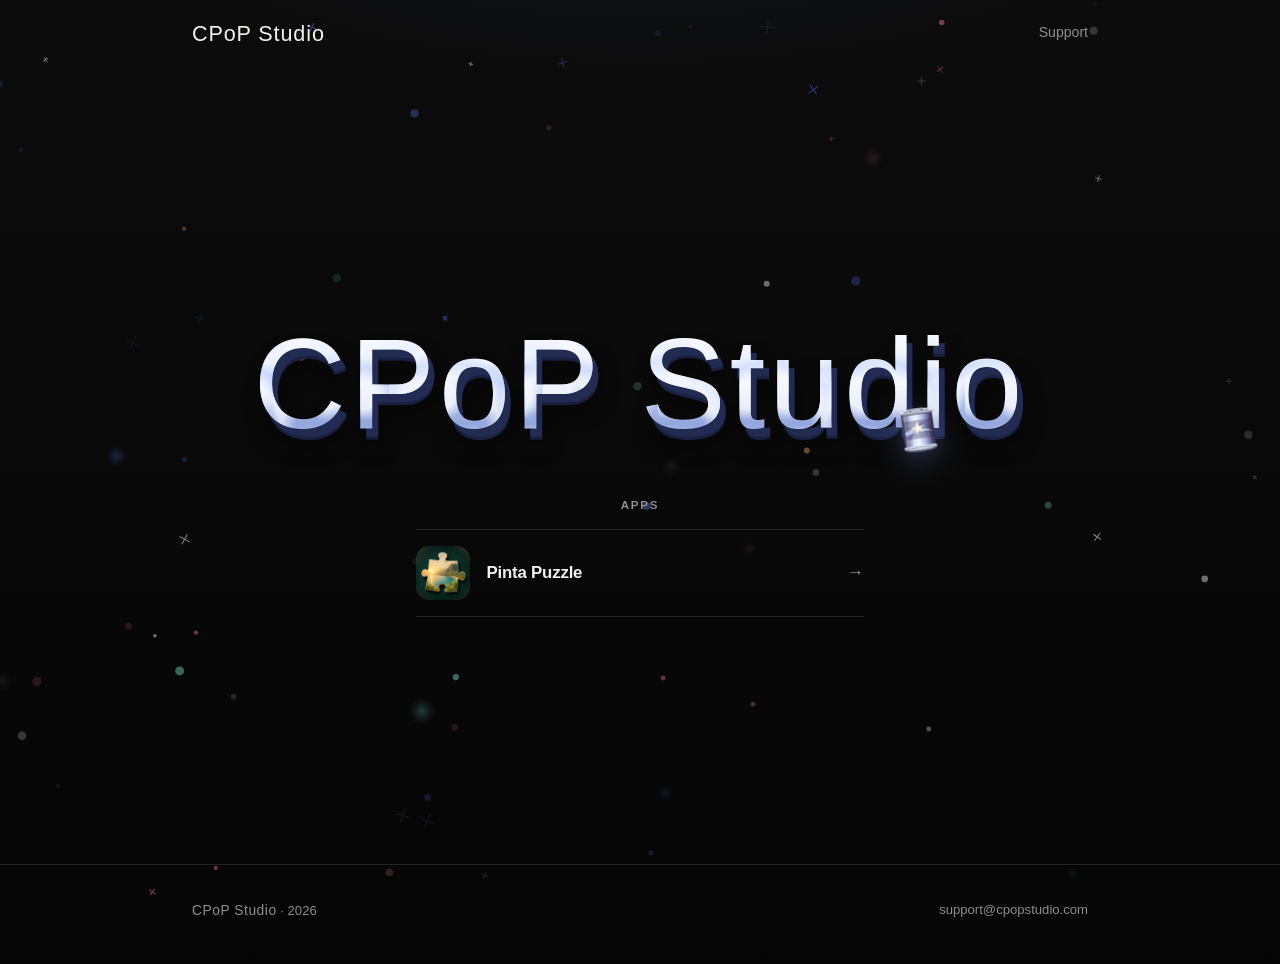
==== index.html @ c3313806 "Initial public site" ====
<!DOCTYPE html>
<html lang="en">
<head>
  <meta charset="utf-8">
  <meta name="viewport" content="width=device-width, initial-scale=1">
  <meta http-equiv="Content-Security-Policy" content="default-src 'none'; base-uri 'none'; form-action 'none'; script-src 'self'; style-src 'self'; img-src 'self'; font-src 'self'; connect-src 'none'; media-src 'none'; object-src 'none'; frame-src 'none'; worker-src 'none'; manifest-src 'self'; upgrade-insecure-requests">
  <meta name="referrer" content="no-referrer">
  <title>CPoP Studio</title>
  <meta name="description" content="CPoP Studio. Home of Pinta Puzzle and other apps.">
  <link rel="icon" href="assets/studio-mark.svg" type="image/svg+xml">
  <link rel="stylesheet" href="styles.css">
</head>
<body class="home">
  <div class="particle-field" aria-hidden="true">
    <canvas id="particle-canvas"></canvas>
  </div>

  <header class="site-header">
    <div class="wrap site-nav">
      <a class="brand" href="index.html">CPoP Studio</a>
      <ul class="nav-links">
        <li><a href="mailto:support@cpopstudio.com">Support</a></li>
      </ul>
    </div>
  </header>

  <main class="home-stage">
    <div class="wrap">
      <div class="home-brand">
        <h1 data-text="CPoP Studio">
          <span class="fizzy-text">CPoP Studio</span>
        </h1>
      </div>

      <div class="home-apps" id="apps" data-layout="list">
        <p class="home-apps-label">Apps</p>
        <ul class="apps-list">
          <li>
            <a href="apps/pinta-puzzle/index.html">
              <img src="assets/apps/pinta-puzzle/icon.png" width="54" height="54" alt="">
              <span class="app-copy">
                <span class="app-name">Pinta Puzzle</span>
              </span>
              <span class="app-arrow" aria-hidden="true">→</span>
            </a>
          </li>
        </ul>
      </div>
    </div>
  </main>

  <footer class="site-footer">
    <div class="wrap">
      <p><span class="brand-inline">CPoP Studio</span> · 2026</p>
      <div class="footer-links">
        <a href="mailto:support@cpopstudio.com">support@cpopstudio.com</a>
      </div>
    </div>
  </footer>

  <script src="particles.js"></script>
</body>
</html>
---- styles.css ----
/* CPoP Studio */
:root {
  --bg: #0c0c0c;
  --bg-deep: #050505;
  --ink: #f2f1ec;
  --muted: #8f8f88;
  --line: rgba(242, 241, 236, 0.12);
  --pop: #5b7cff;
  --pop-ink: #0c0c0c;
  --max: 56rem;
  --font-display: "Bebas Neue", "Arial Narrow", "Helvetica Neue", sans-serif;
  --font-body: "IBM Plex Sans", "Helvetica Neue", sans-serif;
  --font-serif: "Newsreader", "Iowan Old Style", Georgia, serif;
}

*,
*::before,
*::after {
  box-sizing: border-box;
}

html {
  scroll-behavior: smooth;
}

body {
  margin: 0;
  min-height: 100vh;
  color: var(--ink);
  font-family: var(--font-body);
  font-size: 1.02rem;
  line-height: 1.55;
  background:
    radial-gradient(ellipse 80% 50% at 50% -20%, rgba(91, 124, 255, 0.12), transparent 55%),
    linear-gradient(180deg, var(--bg) 0%, var(--bg-deep) 100%);
  display: flex;
  flex-direction: column;
  position: relative;
  overflow-x: hidden;
}

.particle-field {
  position: fixed;
  inset: 0;
  width: 100vw;
  height: 100vh;
  z-index: 0;
  pointer-events: none;
}

.particle-field canvas {
  display: block;
  width: 100%;
  height: 100%;
}

.soda-can {
  position: fixed;
  top: 0;
  left: 0;
  z-index: 2;
  width: 43px;
  height: 50px;
  padding: 0;
  border: 0;
  background: transparent;
  cursor: grab;
  touch-action: none;
  filter: drop-shadow(0 7px 13px rgba(90, 110, 180, 0.45));
  will-change: transform;
}

.soda-can svg {
  display: block;
  width: 100%;
  height: 100%;
  pointer-events: none;
}

.soda-can:hover {
  filter: drop-shadow(0 8px 15px rgba(180, 200, 255, 0.4));
}

.soda-can.is-dragging {
  cursor: grabbing;
  filter: drop-shadow(0 10px 18px rgba(200, 190, 255, 0.5));
}

body > *:not(.particle-field):not(.soda-can) {
  position: relative;
  z-index: 1;
}

img {
  max-width: 100%;
  height: auto;
  display: block;
}

a {
  color: var(--ink);
  text-underline-offset: 0.15em;
}

a:hover {
  color: var(--pop);
}

.wrap {
  width: min(100% - 2.5rem, var(--max));
  margin-inline: auto;
}

.site-header {
  padding: 1.4rem 0 0;
}

.site-nav {
  display: flex;
  align-items: center;
  justify-content: space-between;
  gap: 1rem;
}

.brand {
  display: inline-flex;
  align-items: center;
  gap: 0.6rem;
  color: var(--ink);
  text-decoration: none;
  font-family: var(--font-display);
  font-weight: 400;
  font-size: 1.35rem;
  letter-spacing: 0.04em;
  line-height: 1;
}

.brand-inline {
  font-family: var(--font-display);
  font-weight: 400;
  letter-spacing: 0.04em;
  font-size: 1.05em;
}

.nav-links {
  display: flex;
  gap: 1.1rem;
  list-style: none;
  margin: 0;
  padding: 0;
  font-size: 0.88rem;
}

.nav-links a {
  color: var(--muted);
  text-decoration: none;
}

.nav-links a:hover {
  color: var(--ink);
}

/* Home */
.home {
  min-height: 100vh;
}

.home-stage {
  flex: 1;
  display: flex;
  flex-direction: column;
  justify-content: center;
  padding: 5.5rem 0 3.5rem;
  min-height: calc(100vh - 5rem);
}

.home-stage .wrap {
  display: grid;
  gap: 3.25rem;
  width: min(100% - 2.5rem, 72rem);
}

.home-brand {
  width: 100%;
  text-align: center;
  animation: settle 0.75s cubic-bezier(0.22, 1, 0.36, 1) both;
}

.home-brand h1 {
  position: relative;
  margin: 0;
  width: 100%;
  font-family: var(--font-display);
  font-size: clamp(3rem, 11vw, 8rem);
  font-weight: 400;
  line-height: 0.95;
  letter-spacing: 0.03em;
  white-space: nowrap;
  color: transparent;
}

/* Extruded 3D base — like a painted tin soda sign */
.home-brand h1::before {
  content: attr(data-text);
  position: absolute;
  inset: 0;
  z-index: 1;
  transform: translate(0.045em, 0.065em);
  color: #222b52;
  -webkit-text-fill-color: #222b52;
  text-shadow:
    0 0.018em 0 #1a2140,
    0 0.06em 0.16em rgba(0, 0, 0, 0.55);
}

/* Glassy starlight fill */
.home-brand .fizzy-text {
  position: relative;
  z-index: 2;
  background: linear-gradient(
    180deg,
    #ffffff 0%,
    #eaf0ff 30%,
    #c3d1f4 55%,
    #93a7dd 78%,
    #b9c8f0 100%
  );
  background-clip: text;
  -webkit-background-clip: text;
  color: transparent;
  -webkit-text-fill-color: transparent;
}

/* Carbonation baked into the letterforms */
.home-brand h1::after {
  content: attr(data-text);
  position: absolute;
  inset: 0;
  z-index: 3;
  color: transparent;
  -webkit-text-fill-color: transparent;
  background-image:
    radial-gradient(circle at 50% 50%, rgba(255, 255, 255, 0) 34%, rgba(255, 255, 255, 0.85) 46%, rgba(170, 198, 255, 0.35) 58%, transparent 66%),
    radial-gradient(circle at 50% 50%, rgba(255, 255, 255, 0) 30%, rgba(255, 255, 255, 0.55) 46%, transparent 60%),
    radial-gradient(circle at 36% 36%, rgba(255, 255, 255, 0.95) 0 22%, transparent 40%);
  background-size:
    0.85em 1.7em,
    0.52em 1.15em,
    0.3em 0.72em;
  background-position:
    0 0,
    0.3em 0.6em,
    0.14em 0.3em;
  background-clip: text;
  -webkit-background-clip: text;
  opacity: 0.8;
  animation: fizz-rise 8s linear infinite;
}

@keyframes fizz-rise {
  to {
    background-position:
      0 -3.4em,
      0.3em -1.7em,
      0.14em -1.14em;
  }
}

@media (prefers-reduced-motion: reduce) {
  .home-brand h1::after {
    animation: none;
  }
}

.home-apps {
  width: min(100%, 28rem);
  margin-inline: auto;
  animation: settle 0.75s cubic-bezier(0.22, 1, 0.36, 1) 0.08s both;
}

.home-apps-label {
  margin: 0 0 0.85rem;
  color: var(--muted);
  font-size: 0.72rem;
  font-weight: 600;
  letter-spacing: 0.16em;
  text-transform: uppercase;
  text-align: center;
}

.apps-list {
  margin: 0;
  padding: 0;
  list-style: none;
}

.apps-list a {
  display: grid;
  align-items: center;
  gap: 1rem;
  color: inherit;
  text-decoration: none;
}

.apps-list a:hover {
  color: inherit;
}

.apps-list a:hover .app-name {
  color: var(--pop);
}

.apps-list img {
  width: 3.4rem;
  height: 3.4rem;
  border-radius: 0.85rem;
}

.app-copy {
  display: flex;
  flex-direction: column;
  gap: 0.1rem;
  min-width: 0;
}

.app-name {
  font-family: var(--font-body);
  font-size: 1.05rem;
  font-weight: 600;
  letter-spacing: -0.01em;
  transition: color 0.15s ease;
}

.app-blurb,
.app-index {
  display: none;
}

.app-arrow {
  color: var(--muted);
  font-size: 1.1rem;
  transition: transform 0.2s ease, color 0.2s ease;
}

.apps-list a:hover .app-arrow {
  color: var(--pop);
  transform: translateX(4px);
}

/* 1. List row */
.home-apps[data-layout="list"] {
  width: min(100%, 28rem);
}

.home-apps[data-layout="list"] .apps-list {
  border-top: 1px solid var(--line);
}

.home-apps[data-layout="list"] .apps-list a {
  grid-template-columns: auto 1fr auto;
  padding: 1rem 0;
  border-bottom: 1px solid var(--line);
}

.home-apps[data-layout="list"] .app-blurb {
  display: none;
}

/* 2. Icon stack */
.home-apps[data-layout="stack"] {
  width: min(100%, 16rem);
  text-align: center;
}

.home-apps[data-layout="stack"] .apps-list a {
  display: flex;
  flex-direction: column;
  gap: 0.85rem;
}

.home-apps[data-layout="stack"] img {
  width: 5.5rem;
  height: 5.5rem;
  border-radius: 1.25rem;
  margin-inline: auto;
  box-shadow: 0 16px 36px rgba(0, 0, 0, 0.35);
}

.home-apps[data-layout="stack"] .app-arrow {
  display: none;
}

/* 3. Soft tile */
.home-apps[data-layout="tile"] {
  width: min(100%, 18rem);
}

.home-apps[data-layout="tile"] .home-apps-label {
  text-align: left;
}

.home-apps[data-layout="tile"] .apps-list a {
  grid-template-columns: auto 1fr;
  gap: 0.9rem;
  padding: 1rem;
  border: 1px solid var(--line);
  border-radius: 1.1rem;
  background: rgba(242, 241, 236, 0.03);
}

.home-apps[data-layout="tile"] .app-arrow {
  display: none;
}

.home-apps[data-layout="tile"] .app-blurb {
  display: block;
  color: var(--muted);
  font-size: 0.8rem;
}

/* 4. Poster */
.home-apps[data-layout="poster"] {
  width: min(100%, 20rem);
  text-align: center;
}

.home-apps[data-layout="poster"] .apps-list a {
  display: flex;
  flex-direction: column;
  gap: 1rem;
}

.home-apps[data-layout="poster"] img {
  width: 100%;
  max-width: 12rem;
  height: auto;
  aspect-ratio: 1;
  margin-inline: auto;
  border-radius: 1.75rem;
  box-shadow: 0 22px 50px rgba(0, 0, 0, 0.45);
}

.home-apps[data-layout="poster"] .app-name {
  font-size: 1.35rem;
}

.home-apps[data-layout="poster"] .app-blurb {
  display: block;
  color: var(--muted);
  font-size: 0.88rem;
}

.home-apps[data-layout="poster"] .app-arrow {
  display: none;
}

/* 5. Compact chip */
.home-apps[data-layout="chip"] {
  width: auto;
  max-width: 100%;
}

.home-apps[data-layout="chip"] .apps-list a {
  display: inline-flex;
  align-items: center;
  gap: 0.65rem;
  padding: 0.45rem 0.85rem 0.45rem 0.45rem;
  border: 1px solid var(--line);
  border-radius: 999px;
  background: rgba(242, 241, 236, 0.04);
}

.home-apps[data-layout="chip"] img {
  width: 2rem;
  height: 2rem;
  border-radius: 50%;
}

.home-apps[data-layout="chip"] .app-name {
  font-size: 0.92rem;
}

.home-apps[data-layout="chip"] .app-arrow {
  font-size: 0.95rem;
}

.home-apps[data-layout="chip"] .apps-list {
  display: flex;
  justify-content: center;
}

/* 6. Split label */
.home-apps[data-layout="split"] {
  width: min(100%, 34rem);
  display: grid;
  grid-template-columns: auto 1fr;
  align-items: center;
  gap: 1.5rem;
}

.home-apps[data-layout="split"] .home-apps-label {
  margin: 0;
  text-align: left;
  writing-mode: vertical-rl;
  transform: rotate(180deg);
  letter-spacing: 0.22em;
}

.home-apps[data-layout="split"] .apps-list a {
  grid-template-columns: auto 1fr auto;
  padding: 0.85rem 0;
  border-top: 1px solid var(--line);
  border-bottom: 1px solid var(--line);
}

/* 7. Minimal text */
.home-apps[data-layout="minimal"] {
  width: min(100%, 22rem);
  text-align: center;
}

.home-apps[data-layout="minimal"] .apps-list a {
  display: inline-flex;
  align-items: center;
  justify-content: center;
  gap: 0.55rem;
}

.home-apps[data-layout="minimal"] img {
  width: 1.35rem;
  height: 1.35rem;
  border-radius: 0.35rem;
}

.home-apps[data-layout="minimal"] .app-name {
  font-size: 1rem;
  font-weight: 500;
  border-bottom: 1px solid var(--line);
  padding-bottom: 0.1rem;
}

.home-apps[data-layout="minimal"] .app-arrow {
  display: none;
}

.home-apps[data-layout="minimal"] .apps-list {
  display: flex;
  justify-content: center;
}

/* 8. Wide rail */
.home-apps[data-layout="rail"] {
  width: min(100%, 40rem);
}

.home-apps[data-layout="rail"] .home-apps-label {
  text-align: left;
}

.home-apps[data-layout="rail"] .apps-list a {
  grid-template-columns: auto 1fr auto;
  gap: 1.15rem;
  padding: 1.15rem 1.2rem;
  border: 1px solid var(--line);
  border-radius: 0;
  background: linear-gradient(90deg, rgba(91, 124, 255, 0.08), transparent 55%);
}

.home-apps[data-layout="rail"] img {
  width: 4.25rem;
  height: 4.25rem;
  border-radius: 1rem;
}

.home-apps[data-layout="rail"] .app-blurb {
  display: block;
  color: var(--muted);
  font-size: 0.85rem;
}

/* 9. Orbit */
.home-apps[data-layout="orbit"] {
  width: min(100%, 16rem);
  text-align: center;
}

.home-apps[data-layout="orbit"] .apps-list a {
  display: flex;
  flex-direction: column;
  align-items: center;
  gap: 1rem;
}

.home-apps[data-layout="orbit"] img {
  width: 5.75rem;
  height: 5.75rem;
  border-radius: 50%;
  padding: 0.35rem;
  border: 1px solid rgba(91, 124, 255, 0.45);
  box-shadow: 0 0 0 10px rgba(91, 124, 255, 0.06);
}

.home-apps[data-layout="orbit"] .app-arrow {
  display: none;
}

.home-apps[data-layout="orbit"] .app-blurb {
  display: block;
  color: var(--muted);
  font-size: 0.82rem;
}

/* 10. Index line */
.home-apps[data-layout="index"] {
  width: min(100%, 32rem);
}

.home-apps[data-layout="index"] .home-apps-label {
  text-align: left;
}

.home-apps[data-layout="index"] .apps-list a {
  grid-template-columns: auto auto 1fr auto;
  gap: 1rem;
  padding: 1rem 0;
  border-bottom: 1px solid var(--line);
}

.home-apps[data-layout="index"] .app-index {
  display: inline-block;
  color: var(--pop);
  font-family: var(--font-body);
  font-size: 0.85rem;
  font-weight: 600;
  letter-spacing: 0.08em;
}

.home-apps[data-layout="index"] img {
  width: 2.5rem;
  height: 2.5rem;
  border-radius: 0.6rem;
}

.home-apps[data-layout="index"] .app-blurb {
  display: block;
  color: var(--muted);
  font-size: 0.8rem;
}

@keyframes settle {
  from {
    opacity: 0;
    transform: translateY(14px);
  }
  to {
    opacity: 1;
    transform: translateY(0);
  }
}

/* App page */
.app-hero {
  padding: 3rem 0 2rem;
  display: flex;
  flex-direction: column;
  align-items: center;
  text-align: center;
  gap: 1.1rem;
}

.app-hero-icon {
  width: 6.5rem;
  height: 6.5rem;
  border-radius: 1.35rem;
  box-shadow: 0 12px 32px rgba(0, 0, 0, 0.45);
}

.app-hero h1 {
  margin: 0;
  width: 100%;
  font-family: var(--font-display);
  font-size: clamp(2.6rem, 9vw, 5.5rem);
  font-weight: 400;
  line-height: 0.95;
  letter-spacing: 0.03em;
  white-space: nowrap;
}

.app-hero .lede {
  margin: 0;
  max-width: 28rem;
  color: var(--muted);
  font-size: 1.05rem;
}

.button-row {
  display: flex;
  flex-wrap: wrap;
  justify-content: center;
  gap: 0.55rem;
}

.button {
  display: inline-flex;
  align-items: center;
  justify-content: center;
  padding: 0.65rem 1.05rem;
  border-radius: 999px;
  font-weight: 600;
  font-size: 0.88rem;
  text-decoration: none;
  border: 1px solid transparent;
  transition: background 0.15s ease, color 0.15s ease, border-color 0.15s ease;
}

.button-primary {
  background: #fff;
  color: #000;
}

.button-primary:hover {
  background: var(--pop);
  color: #fff;
}

.button-ghost {
  background: transparent;
  color: var(--ink);
  border-color: var(--line);
}

.button-ghost:hover {
  border-color: var(--ink);
  color: var(--ink);
}

.note {
  margin: 0;
  color: var(--muted);
  font-size: 0.86rem;
}

.app-store-note {
  margin-bottom: 3rem;
  text-align: center;
}

.support-actions {
  justify-content: flex-start;
  margin: 1.25rem 0 2rem;
}

.facts {
  display: flex;
  flex-wrap: wrap;
  justify-content: center;
  gap: 1.75rem 2.5rem;
  margin: 0 0 2rem;
  padding: 1.5rem 0 0;
  list-style: none;
  border-top: 1px solid var(--line);
}

.facts li {
  display: flex;
  align-items: center;
  gap: 0.75rem;
  margin: 0;
  padding: 0;
  background: none;
  border: none;
  border-radius: 0;
}

.facts li::before {
  content: none;
}

.fact-icon {
  flex: 0 0 auto;
  display: grid;
  place-items: center;
  width: 2.4rem;
  height: 2.4rem;
  border-radius: 50%;
  background: rgba(91, 124, 255, 0.14);
  color: var(--pop);
}

.fact-icon svg {
  width: 1.2rem;
  height: 1.2rem;
}

.fact-text {
  display: flex;
  flex-direction: column;
  gap: 0.12rem;
  min-width: 0;
  text-align: left;
}

.fact-text strong {
  color: var(--ink);
  font-size: 0.95rem;
  font-weight: 600;
  line-height: 1.2;
}

.fact-text span {
  color: var(--muted);
  font-size: 0.8rem;
  line-height: 1.3;
}

/* Legal / support */
.page-title {
  padding: 2.4rem 0 0.7rem;
}

.page-title h1 {
  margin: 0 0 0.3rem;
  font-family: var(--font-display);
  font-size: clamp(2rem, 6vw, 2.8rem);
  font-weight: 400;
  letter-spacing: 0.03em;
  line-height: 1.05;
}

.page-title .meta {
  margin: 0;
  color: var(--muted);
  font-size: 0.88rem;
}

.prose {
  padding: 0.35rem 0 3.25rem;
  max-width: 36rem;
  font-family: var(--font-serif);
  font-size: 1.06rem;
  line-height: 1.65;
}

.prose h2 {
  margin: 1.85rem 0 0.5rem;
  font-family: var(--font-display);
  font-size: 1.1rem;
  font-weight: 700;
  letter-spacing: -0.02em;
}

.prose p,
.prose li {
  color: var(--muted);
}

.prose ul {
  padding-left: 1.15rem;
}

.prose li + li {
  margin-top: 0.3rem;
}

.prose strong {
  color: var(--ink);
  font-weight: 600;
}

.prose a:not(.button) {
  color: var(--ink);
}

.faq details {
  margin-bottom: 0.2rem;
  padding: 0.8rem 0;
  border-bottom: 1px solid var(--line);
  font-family: var(--font-body);
}

.faq summary {
  cursor: pointer;
  font-weight: 600;
  color: var(--ink);
  list-style: none;
}

.faq summary::-webkit-details-marker {
  display: none;
}

.faq summary::after {
  content: "+";
  float: right;
  color: var(--pop);
  font-weight: 700;
}

.faq details[open] summary {
  margin-bottom: 0.4rem;
}

.faq details[open] summary::after {
  content: "–";
}

.faq details p {
  margin: 0;
  padding-right: 1.5rem;
  color: var(--muted);
}

.site-footer {
  margin-top: auto;
  padding: 1.35rem 0 1.85rem;
  border-top: 1px solid var(--line);
  color: var(--muted);
  font-size: 0.82rem;
}

.site-footer .wrap {
  display: flex;
  flex-wrap: wrap;
  gap: 0.7rem 1.4rem;
  justify-content: space-between;
  align-items: center;
}

.site-footer a {
  color: var(--muted);
  text-decoration: none;
}

.site-footer a:hover {
  color: var(--ink);
}

.footer-links {
  display: flex;
  flex-wrap: wrap;
  gap: 0.8rem 1.15rem;
}

@media (prefers-reduced-motion: reduce) {
  .home-brand,
  .home-apps {
    animation: none;
  }

  .app-arrow {
    transition: none;
  }
}
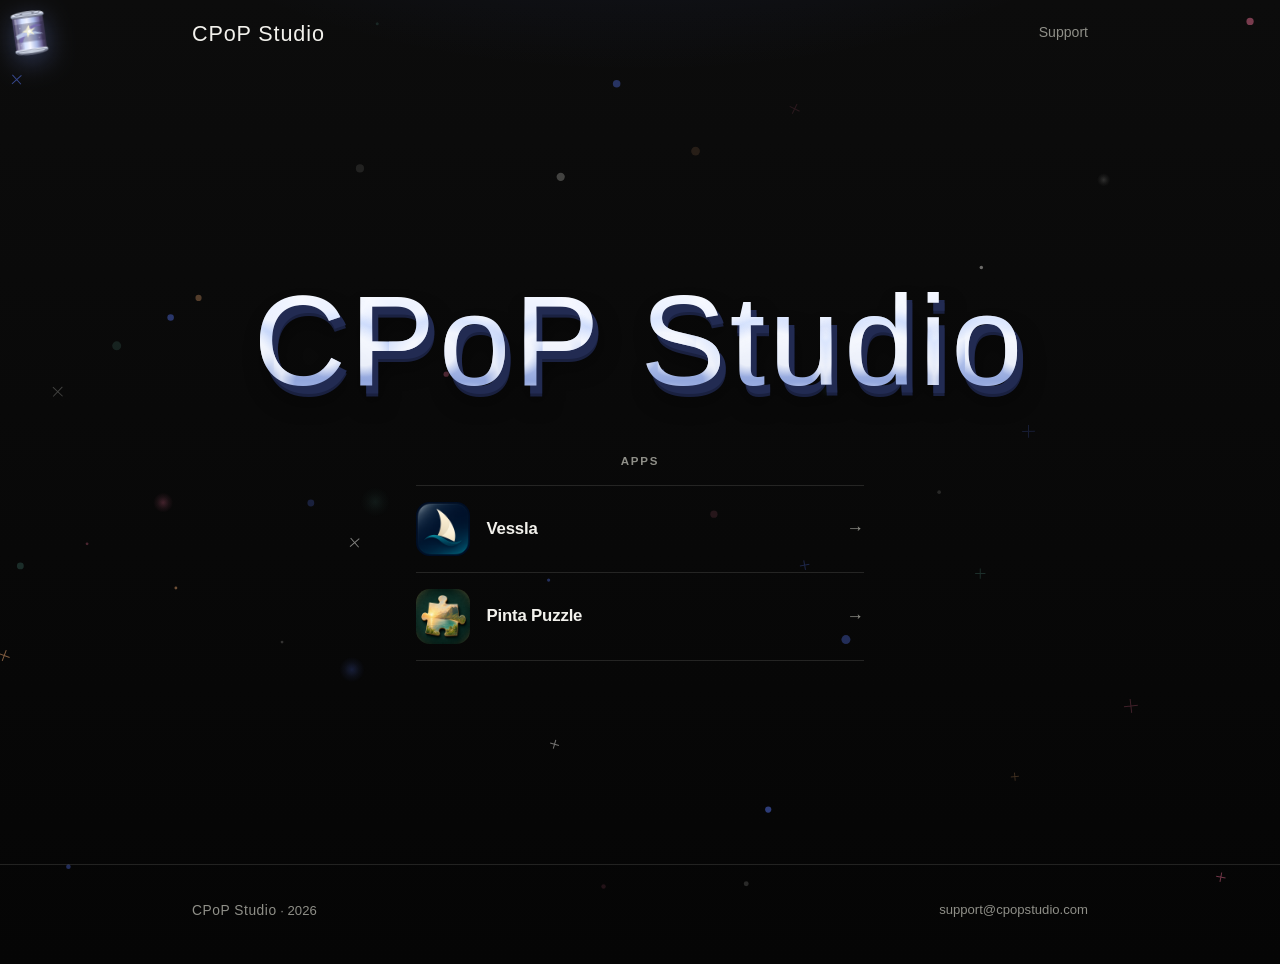
==== commit f8963e78: "onboard vessla app" ====
--- a/index.html
+++ b/index.html
@@ -36,6 +36,15 @@
         <p class="home-apps-label">Apps</p>
         <ul class="apps-list">
           <li>
+            <a href="apps/vessla/index.html">
+              <img src="assets/apps/vessla/icon.png" width="54" height="54" alt="">
+              <span class="app-copy">
+                <span class="app-name">Vessla</span>
+              </span>
+              <span class="app-arrow" aria-hidden="true">→</span>
+            </a>
+          </li>
+          <li>
             <a href="apps/pinta-puzzle/index.html">
               <img src="assets/apps/pinta-puzzle/icon.png" width="54" height="54" alt="">
               <span class="app-copy">
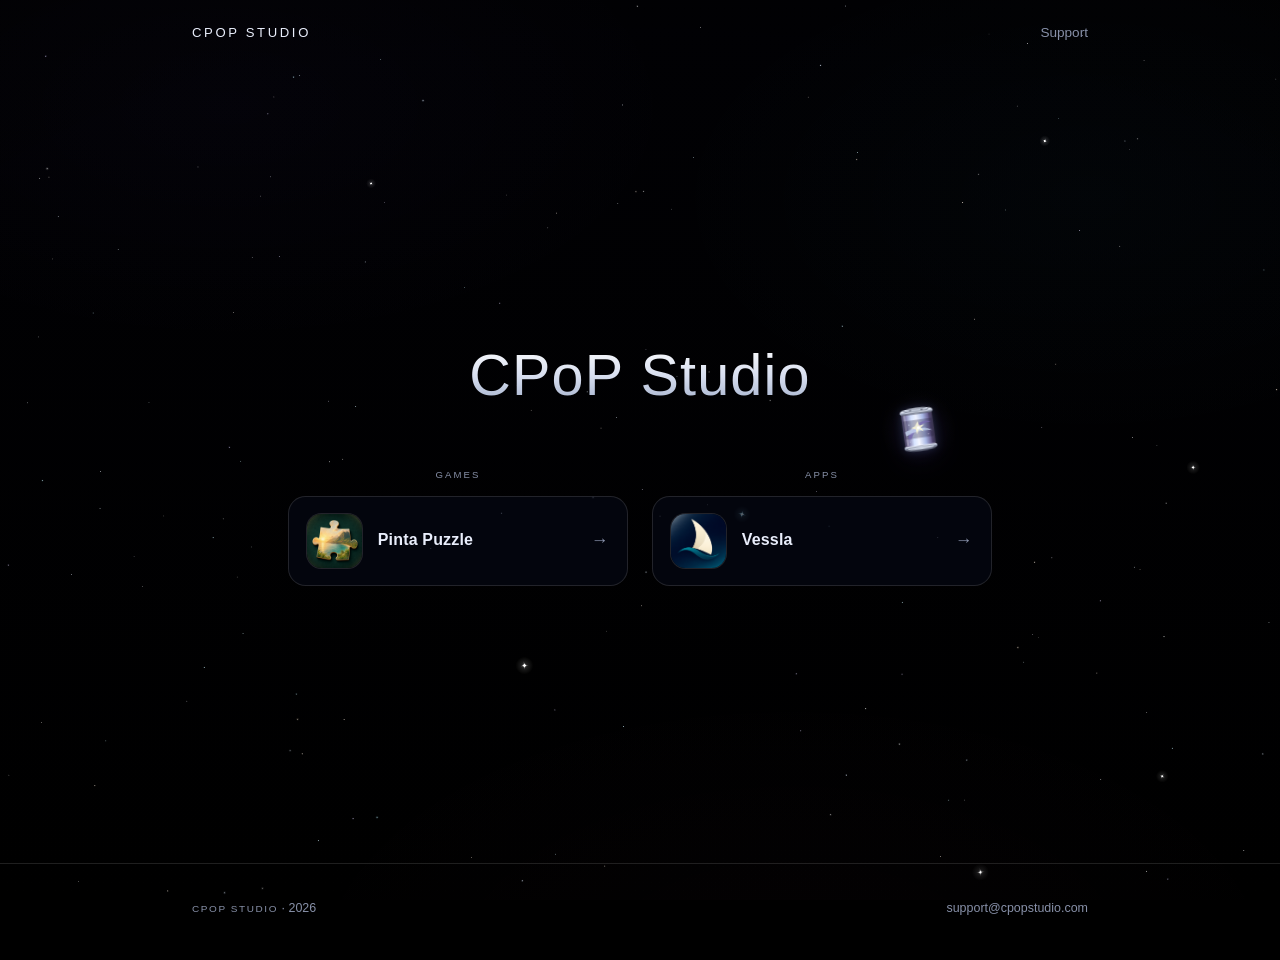
==== commit 1e94ab3c: "Redesign site around the Chrome style Rebuilds the visual system on Michroma + Sora with a single bl" ====
--- a/index.html
+++ b/index.html
@@ -3,11 +3,14 @@
 <head>
   <meta charset="utf-8">
   <meta name="viewport" content="width=device-width, initial-scale=1">
-  <meta http-equiv="Content-Security-Policy" content="default-src 'none'; base-uri 'none'; form-action 'none'; script-src 'self'; style-src 'self'; img-src 'self'; font-src 'self'; connect-src 'none'; media-src 'none'; object-src 'none'; frame-src 'none'; worker-src 'none'; manifest-src 'self'; upgrade-insecure-requests">
+  <meta http-equiv="Content-Security-Policy" content="default-src 'none'; base-uri 'none'; form-action 'none'; script-src 'self'; style-src 'self' https://fonts.googleapis.com; img-src 'self'; font-src 'self' https://fonts.gstatic.com; connect-src https://fonts.googleapis.com https://fonts.gstatic.com; media-src 'none'; object-src 'none'; frame-src 'none'; worker-src 'none'; manifest-src 'self'; upgrade-insecure-requests">
   <meta name="referrer" content="no-referrer">
   <title>CPoP Studio</title>
   <meta name="description" content="CPoP Studio. Home of Pinta Puzzle and other apps.">
   <link rel="icon" href="assets/studio-mark.svg" type="image/svg+xml">
+  <link rel="preconnect" href="https://fonts.googleapis.com">
+  <link rel="preconnect" href="https://fonts.gstatic.com" crossorigin>
+  <link rel="stylesheet" href="https://fonts.googleapis.com/css2?family=Michroma&family=Sora:wght@400;500;600&display=swap">
   <link rel="stylesheet" href="styles.css">
 </head>
 <body class="home">
@@ -32,28 +35,36 @@
         </h1>
       </div>
 
-      <div class="home-apps" id="apps" data-layout="list">
-        <p class="home-apps-label">Apps</p>
-        <ul class="apps-list">
-          <li>
-            <a href="apps/vessla/index.html">
-              <img src="assets/apps/vessla/icon.png" width="54" height="54" alt="">
-              <span class="app-copy">
-                <span class="app-name">Vessla</span>
-              </span>
-              <span class="app-arrow" aria-hidden="true">→</span>
-            </a>
-          </li>
-          <li>
-            <a href="apps/pinta-puzzle/index.html">
-              <img src="assets/apps/pinta-puzzle/icon.png" width="54" height="54" alt="">
-              <span class="app-copy">
-                <span class="app-name">Pinta Puzzle</span>
-              </span>
-              <span class="app-arrow" aria-hidden="true">→</span>
-            </a>
-          </li>
-        </ul>
+      <div class="home-catalog">
+        <div class="home-apps" data-layout="list">
+          <p class="home-apps-label">Games</p>
+          <ul class="apps-list">
+            <li>
+              <a href="apps/pinta-puzzle/index.html">
+                <img src="assets/apps/pinta-puzzle/icon.png" width="54" height="54" alt="">
+                <span class="app-copy">
+                  <span class="app-name">Pinta Puzzle</span>
+                </span>
+                <span class="app-arrow" aria-hidden="true">→</span>
+              </a>
+            </li>
+          </ul>
+        </div>
+
+        <div class="home-apps" data-layout="list">
+          <p class="home-apps-label">Apps</p>
+          <ul class="apps-list">
+            <li>
+              <a href="apps/vessla/index.html">
+                <img src="assets/apps/vessla/icon.png" width="54" height="54" alt="">
+                <span class="app-copy">
+                  <span class="app-name">Vessla</span>
+                </span>
+                <span class="app-arrow" aria-hidden="true">→</span>
+              </a>
+            </li>
+          </ul>
+        </div>
       </div>
     </div>
   </main>
--- a/styles.css
+++ b/styles.css
@@ -1,16 +1,20 @@
-/* CPoP Studio */
+/* CPoP Studio — Chrome */
 :root {
-  --bg: #0c0c0c;
-  --bg-deep: #050505;
-  --ink: #f2f1ec;
-  --muted: #8f8f88;
-  --line: rgba(242, 241, 236, 0.12);
-  --pop: #5b7cff;
-  --pop-ink: #0c0c0c;
+  --bg: #010104;
+  --bg-deep: #000000;
+  --ink: #e9eefb;
+  --muted: #8790a8;
+  --line: rgba(255, 255, 255, 0.12);
+  --line-bright: rgba(255, 255, 255, 0.26);
+  --pop: #7aa2ff;
+  --pop-soft: #b9cdff;
+  --pop-ink: #0a1020;
+  --panel: rgba(6, 9, 20, 0.66);
+  --panel-hover: rgba(1, 2, 7, 0.92);
   --max: 56rem;
-  --font-display: "Bebas Neue", "Arial Narrow", "Helvetica Neue", sans-serif;
-  --font-body: "IBM Plex Sans", "Helvetica Neue", sans-serif;
-  --font-serif: "Newsreader", "Iowan Old Style", Georgia, serif;
+  --font-display: "Michroma", "Helvetica Neue", sans-serif;
+  --font-body: "Sora", "Helvetica Neue", sans-serif;
+  --font-serif: "Sora", "Helvetica Neue", sans-serif;
 }
 
 *,
@@ -21,6 +25,8 @@
 
 html {
   scroll-behavior: smooth;
+  background-color: var(--bg-deep);
+  color-scheme: dark;
 }
 
 body {
@@ -28,11 +34,16 @@
   min-height: 100vh;
   color: var(--ink);
   font-family: var(--font-body);
-  font-size: 1.02rem;
+  font-size: 0.98rem;
   line-height: 1.55;
   background:
-    radial-gradient(ellipse 80% 50% at 50% -20%, rgba(91, 124, 255, 0.12), transparent 55%),
+    radial-gradient(60% 45% at 18% 12%, rgba(123, 92, 255, 0.025), transparent 60%),
+    radial-gradient(55% 45% at 85% 22%, rgba(79, 214, 255, 0.018), transparent 62%),
+    radial-gradient(70% 55% at 62% 108%, rgba(255, 110, 199, 0.015), transparent 60%),
+    radial-gradient(120% 90% at 50% 50%, transparent 45%, rgba(0, 0, 0, 0.97)),
     linear-gradient(180deg, var(--bg) 0%, var(--bg-deep) 100%);
+  background-color: var(--bg-deep);
+  background-attachment: fixed;
   display: flex;
   flex-direction: column;
   position: relative;
@@ -54,6 +65,7 @@
   height: 100%;
 }
 
+/* Floating starlight soda can */
 .soda-can {
   position: fixed;
   top: 0;
@@ -66,8 +78,21 @@
   background: transparent;
   cursor: grab;
   touch-action: none;
-  filter: drop-shadow(0 7px 13px rgba(90, 110, 180, 0.45));
+  filter:
+    drop-shadow(0 0 4px rgba(143, 176, 255, 0.18))
+    drop-shadow(0 6px 12px rgba(20, 14, 50, 0.45));
   will-change: transform;
+}
+
+.soda-can::before {
+  content: "";
+  position: absolute;
+  inset: -35%;
+  z-index: -1;
+  border-radius: 50%;
+  background: radial-gradient(circle, rgba(143, 176, 255, 0.12), rgba(183, 157, 255, 0.04) 45%, transparent 70%);
+  opacity: 0.55;
+  animation: aura-pulse 4.5s ease-in-out infinite;
 }
 
 .soda-can svg {
@@ -78,12 +103,21 @@
 }
 
 .soda-can:hover {
-  filter: drop-shadow(0 8px 15px rgba(180, 200, 255, 0.4));
+  filter:
+    drop-shadow(0 0 7px rgba(183, 210, 255, 0.28))
+    drop-shadow(0 6px 14px rgba(20, 14, 50, 0.5));
 }
 
 .soda-can.is-dragging {
   cursor: grabbing;
-  filter: drop-shadow(0 10px 18px rgba(200, 190, 255, 0.5));
+  filter:
+    drop-shadow(0 0 10px rgba(200, 200, 255, 0.35))
+    drop-shadow(0 8px 16px rgba(20, 14, 50, 0.55));
+}
+
+@keyframes aura-pulse {
+  0%, 100% { opacity: 0.35; transform: scale(0.94); }
+  50% { opacity: 0.6; transform: scale(1.02); }
 }
 
 body > *:not(.particle-field):not(.soda-can) {
@@ -130,16 +164,23 @@
   text-decoration: none;
   font-family: var(--font-display);
   font-weight: 400;
-  font-size: 1.35rem;
-  letter-spacing: 0.04em;
+  font-size: 0.82rem;
+  letter-spacing: 0.2em;
   line-height: 1;
+  text-transform: uppercase;
+  transition: color 0.2s ease;
+}
+
+.brand:hover {
+  color: var(--pop-soft);
 }
 
 .brand-inline {
   font-family: var(--font-display);
   font-weight: 400;
-  letter-spacing: 0.04em;
-  font-size: 1.05em;
+  font-size: 0.8em;
+  letter-spacing: 0.16em;
+  text-transform: uppercase;
 }
 
 .nav-links {
@@ -148,16 +189,17 @@
   list-style: none;
   margin: 0;
   padding: 0;
-  font-size: 0.88rem;
+  font-size: 0.85rem;
 }
 
 .nav-links a {
   color: var(--muted);
   text-decoration: none;
+  transition: color 0.2s ease;
 }
 
 .nav-links a:hover {
-  color: var(--ink);
+  color: var(--pop);
 }
 
 /* Home */
@@ -176,11 +218,12 @@
 
 .home-stage .wrap {
   display: grid;
-  gap: 3.25rem;
+  gap: 3.75rem;
   width: min(100% - 2.5rem, 72rem);
 }
 
 .home-brand {
+  position: relative;
   width: 100%;
   text-align: center;
   animation: settle 0.75s cubic-bezier(0.22, 1, 0.36, 1) both;
@@ -188,102 +231,57 @@
 
 .home-brand h1 {
   position: relative;
+  z-index: 2;
   margin: 0;
   width: 100%;
   font-family: var(--font-display);
-  font-size: clamp(3rem, 11vw, 8rem);
+  font-size: clamp(1.4rem, 5.2vw, 3.6rem);
   font-weight: 400;
-  line-height: 0.95;
-  letter-spacing: 0.03em;
+  line-height: 1.15;
+  letter-spacing: 0.02em;
   white-space: nowrap;
-  color: transparent;
-}
-
-/* Extruded 3D base — like a painted tin soda sign */
-.home-brand h1::before {
-  content: attr(data-text);
-  position: absolute;
-  inset: 0;
-  z-index: 1;
-  transform: translate(0.045em, 0.065em);
-  color: #222b52;
-  -webkit-text-fill-color: #222b52;
-  text-shadow:
-    0 0.018em 0 #1a2140,
-    0 0.06em 0.16em rgba(0, 0, 0, 0.55);
-}
-
-/* Glassy starlight fill */
+  color: var(--ink);
+}
+
+/* Brushed-metal wordmark: one plain vertical silver, no colour bands */
 .home-brand .fizzy-text {
   position: relative;
   z-index: 2;
-  background: linear-gradient(
-    180deg,
-    #ffffff 0%,
-    #eaf0ff 30%,
-    #c3d1f4 55%,
-    #93a7dd 78%,
-    #b9c8f0 100%
-  );
+  background: linear-gradient(180deg, #ffffff 0%, #d7deef 52%, #9fadc9 100%);
   background-clip: text;
   -webkit-background-clip: text;
   color: transparent;
   -webkit-text-fill-color: transparent;
 }
 
-/* Carbonation baked into the letterforms */
-.home-brand h1::after {
-  content: attr(data-text);
-  position: absolute;
-  inset: 0;
-  z-index: 3;
-  color: transparent;
-  -webkit-text-fill-color: transparent;
-  background-image:
-    radial-gradient(circle at 50% 50%, rgba(255, 255, 255, 0) 34%, rgba(255, 255, 255, 0.85) 46%, rgba(170, 198, 255, 0.35) 58%, transparent 66%),
-    radial-gradient(circle at 50% 50%, rgba(255, 255, 255, 0) 30%, rgba(255, 255, 255, 0.55) 46%, transparent 60%),
-    radial-gradient(circle at 36% 36%, rgba(255, 255, 255, 0.95) 0 22%, transparent 40%);
-  background-size:
-    0.85em 1.7em,
-    0.52em 1.15em,
-    0.3em 0.72em;
-  background-position:
-    0 0,
-    0.3em 0.6em,
-    0.14em 0.3em;
-  background-clip: text;
-  -webkit-background-clip: text;
-  opacity: 0.8;
-  animation: fizz-rise 8s linear infinite;
-}
-
-@keyframes fizz-rise {
-  to {
-    background-position:
-      0 -3.4em,
-      0.3em -1.7em,
-      0.14em -1.14em;
-  }
-}
-
-@media (prefers-reduced-motion: reduce) {
-  .home-brand h1::after {
-    animation: none;
-  }
-}
-
-.home-apps {
-  width: min(100%, 28rem);
+.home-catalog {
+  display: grid;
+  gap: 1.5rem;
+  width: min(100%, 44rem);
   margin-inline: auto;
   animation: settle 0.75s cubic-bezier(0.22, 1, 0.36, 1) 0.08s both;
 }
 
+@media (min-width: 760px) {
+  .home-catalog {
+    grid-template-columns: 1fr 1fr;
+    align-items: start;
+  }
+}
+
+.home-apps {
+  position: relative;
+  z-index: 2;
+  width: 100%;
+}
+
 .home-apps-label {
-  margin: 0 0 0.85rem;
-  color: var(--muted);
-  font-size: 0.72rem;
-  font-weight: 600;
-  letter-spacing: 0.16em;
+  margin: 0 0 0.8rem;
+  color: var(--muted);
+  font-family: var(--font-display);
+  font-size: 0.6rem;
+  font-weight: 400;
+  letter-spacing: 0.22em;
   text-transform: uppercase;
   text-align: center;
 }
@@ -296,24 +294,49 @@
 
 .apps-list a {
   display: grid;
+  grid-template-columns: auto 1fr auto;
   align-items: center;
   gap: 1rem;
+  margin-bottom: 0.7rem;
+  padding: 1.05rem 1.15rem;
   color: inherit;
   text-decoration: none;
-}
-
-.apps-list a:hover {
+  border: 1px solid var(--line);
+  border-radius: 1.1rem;
+  background: var(--panel);
+  backdrop-filter: blur(12px);
+  transition: background 0.22s ease, border-color 0.22s ease, box-shadow 0.22s ease;
+}
+
+/* The panel holds still and catches the light: it sinks darker, the top edge
+   picks up a highlight. No colour — just the bevel. Only the arrow moves. */
+.apps-list a:hover,
+.apps-list a:focus-visible {
   color: inherit;
-}
-
-.apps-list a:hover .app-name {
-  color: var(--pop);
+  outline: none;
+  background: var(--panel-hover);
+  border-color: var(--line);
+  border-top-color: rgba(255, 255, 255, 0.5);
+  box-shadow:
+    inset 0 1px 0 rgba(255, 255, 255, 0.2),
+    inset 0 -1px 0 rgba(0, 0, 0, 0.5);
+}
+
+.apps-list a:focus-visible {
+  border-color: rgba(255, 255, 255, 0.6);
 }
 
 .apps-list img {
   width: 3.4rem;
   height: 3.4rem;
-  border-radius: 0.85rem;
+  border-radius: 0.9rem;
+  box-shadow: 0 0 0 1px var(--line);
+  transition: box-shadow 0.22s ease;
+}
+
+.apps-list a:hover img,
+.apps-list a:focus-visible img {
+  box-shadow: 0 0 0 1px var(--line-bright);
 }
 
 .app-copy {
@@ -325,10 +348,9 @@
 
 .app-name {
   font-family: var(--font-body);
-  font-size: 1.05rem;
+  font-size: 1rem;
   font-weight: 600;
-  letter-spacing: -0.01em;
-  transition: color 0.15s ease;
+  letter-spacing: 0.01em;
 }
 
 .app-blurb,
@@ -339,312 +361,13 @@
 .app-arrow {
   color: var(--muted);
   font-size: 1.1rem;
-  transition: transform 0.2s ease, color 0.2s ease;
-}
-
-.apps-list a:hover .app-arrow {
-  color: var(--pop);
+  transition: transform 0.22s ease, color 0.22s ease;
+}
+
+.apps-list a:hover .app-arrow,
+.apps-list a:focus-visible .app-arrow {
+  color: var(--ink);
   transform: translateX(4px);
-}
-
-/* 1. List row */
-.home-apps[data-layout="list"] {
-  width: min(100%, 28rem);
-}
-
-.home-apps[data-layout="list"] .apps-list {
-  border-top: 1px solid var(--line);
-}
-
-.home-apps[data-layout="list"] .apps-list a {
-  grid-template-columns: auto 1fr auto;
-  padding: 1rem 0;
-  border-bottom: 1px solid var(--line);
-}
-
-.home-apps[data-layout="list"] .app-blurb {
-  display: none;
-}
-
-/* 2. Icon stack */
-.home-apps[data-layout="stack"] {
-  width: min(100%, 16rem);
-  text-align: center;
-}
-
-.home-apps[data-layout="stack"] .apps-list a {
-  display: flex;
-  flex-direction: column;
-  gap: 0.85rem;
-}
-
-.home-apps[data-layout="stack"] img {
-  width: 5.5rem;
-  height: 5.5rem;
-  border-radius: 1.25rem;
-  margin-inline: auto;
-  box-shadow: 0 16px 36px rgba(0, 0, 0, 0.35);
-}
-
-.home-apps[data-layout="stack"] .app-arrow {
-  display: none;
-}
-
-/* 3. Soft tile */
-.home-apps[data-layout="tile"] {
-  width: min(100%, 18rem);
-}
-
-.home-apps[data-layout="tile"] .home-apps-label {
-  text-align: left;
-}
-
-.home-apps[data-layout="tile"] .apps-list a {
-  grid-template-columns: auto 1fr;
-  gap: 0.9rem;
-  padding: 1rem;
-  border: 1px solid var(--line);
-  border-radius: 1.1rem;
-  background: rgba(242, 241, 236, 0.03);
-}
-
-.home-apps[data-layout="tile"] .app-arrow {
-  display: none;
-}
-
-.home-apps[data-layout="tile"] .app-blurb {
-  display: block;
-  color: var(--muted);
-  font-size: 0.8rem;
-}
-
-/* 4. Poster */
-.home-apps[data-layout="poster"] {
-  width: min(100%, 20rem);
-  text-align: center;
-}
-
-.home-apps[data-layout="poster"] .apps-list a {
-  display: flex;
-  flex-direction: column;
-  gap: 1rem;
-}
-
-.home-apps[data-layout="poster"] img {
-  width: 100%;
-  max-width: 12rem;
-  height: auto;
-  aspect-ratio: 1;
-  margin-inline: auto;
-  border-radius: 1.75rem;
-  box-shadow: 0 22px 50px rgba(0, 0, 0, 0.45);
-}
-
-.home-apps[data-layout="poster"] .app-name {
-  font-size: 1.35rem;
-}
-
-.home-apps[data-layout="poster"] .app-blurb {
-  display: block;
-  color: var(--muted);
-  font-size: 0.88rem;
-}
-
-.home-apps[data-layout="poster"] .app-arrow {
-  display: none;
-}
-
-/* 5. Compact chip */
-.home-apps[data-layout="chip"] {
-  width: auto;
-  max-width: 100%;
-}
-
-.home-apps[data-layout="chip"] .apps-list a {
-  display: inline-flex;
-  align-items: center;
-  gap: 0.65rem;
-  padding: 0.45rem 0.85rem 0.45rem 0.45rem;
-  border: 1px solid var(--line);
-  border-radius: 999px;
-  background: rgba(242, 241, 236, 0.04);
-}
-
-.home-apps[data-layout="chip"] img {
-  width: 2rem;
-  height: 2rem;
-  border-radius: 50%;
-}
-
-.home-apps[data-layout="chip"] .app-name {
-  font-size: 0.92rem;
-}
-
-.home-apps[data-layout="chip"] .app-arrow {
-  font-size: 0.95rem;
-}
-
-.home-apps[data-layout="chip"] .apps-list {
-  display: flex;
-  justify-content: center;
-}
-
-/* 6. Split label */
-.home-apps[data-layout="split"] {
-  width: min(100%, 34rem);
-  display: grid;
-  grid-template-columns: auto 1fr;
-  align-items: center;
-  gap: 1.5rem;
-}
-
-.home-apps[data-layout="split"] .home-apps-label {
-  margin: 0;
-  text-align: left;
-  writing-mode: vertical-rl;
-  transform: rotate(180deg);
-  letter-spacing: 0.22em;
-}
-
-.home-apps[data-layout="split"] .apps-list a {
-  grid-template-columns: auto 1fr auto;
-  padding: 0.85rem 0;
-  border-top: 1px solid var(--line);
-  border-bottom: 1px solid var(--line);
-}
-
-/* 7. Minimal text */
-.home-apps[data-layout="minimal"] {
-  width: min(100%, 22rem);
-  text-align: center;
-}
-
-.home-apps[data-layout="minimal"] .apps-list a {
-  display: inline-flex;
-  align-items: center;
-  justify-content: center;
-  gap: 0.55rem;
-}
-
-.home-apps[data-layout="minimal"] img {
-  width: 1.35rem;
-  height: 1.35rem;
-  border-radius: 0.35rem;
-}
-
-.home-apps[data-layout="minimal"] .app-name {
-  font-size: 1rem;
-  font-weight: 500;
-  border-bottom: 1px solid var(--line);
-  padding-bottom: 0.1rem;
-}
-
-.home-apps[data-layout="minimal"] .app-arrow {
-  display: none;
-}
-
-.home-apps[data-layout="minimal"] .apps-list {
-  display: flex;
-  justify-content: center;
-}
-
-/* 8. Wide rail */
-.home-apps[data-layout="rail"] {
-  width: min(100%, 40rem);
-}
-
-.home-apps[data-layout="rail"] .home-apps-label {
-  text-align: left;
-}
-
-.home-apps[data-layout="rail"] .apps-list a {
-  grid-template-columns: auto 1fr auto;
-  gap: 1.15rem;
-  padding: 1.15rem 1.2rem;
-  border: 1px solid var(--line);
-  border-radius: 0;
-  background: linear-gradient(90deg, rgba(91, 124, 255, 0.08), transparent 55%);
-}
-
-.home-apps[data-layout="rail"] img {
-  width: 4.25rem;
-  height: 4.25rem;
-  border-radius: 1rem;
-}
-
-.home-apps[data-layout="rail"] .app-blurb {
-  display: block;
-  color: var(--muted);
-  font-size: 0.85rem;
-}
-
-/* 9. Orbit */
-.home-apps[data-layout="orbit"] {
-  width: min(100%, 16rem);
-  text-align: center;
-}
-
-.home-apps[data-layout="orbit"] .apps-list a {
-  display: flex;
-  flex-direction: column;
-  align-items: center;
-  gap: 1rem;
-}
-
-.home-apps[data-layout="orbit"] img {
-  width: 5.75rem;
-  height: 5.75rem;
-  border-radius: 50%;
-  padding: 0.35rem;
-  border: 1px solid rgba(91, 124, 255, 0.45);
-  box-shadow: 0 0 0 10px rgba(91, 124, 255, 0.06);
-}
-
-.home-apps[data-layout="orbit"] .app-arrow {
-  display: none;
-}
-
-.home-apps[data-layout="orbit"] .app-blurb {
-  display: block;
-  color: var(--muted);
-  font-size: 0.82rem;
-}
-
-/* 10. Index line */
-.home-apps[data-layout="index"] {
-  width: min(100%, 32rem);
-}
-
-.home-apps[data-layout="index"] .home-apps-label {
-  text-align: left;
-}
-
-.home-apps[data-layout="index"] .apps-list a {
-  grid-template-columns: auto auto 1fr auto;
-  gap: 1rem;
-  padding: 1rem 0;
-  border-bottom: 1px solid var(--line);
-}
-
-.home-apps[data-layout="index"] .app-index {
-  display: inline-block;
-  color: var(--pop);
-  font-family: var(--font-body);
-  font-size: 0.85rem;
-  font-weight: 600;
-  letter-spacing: 0.08em;
-}
-
-.home-apps[data-layout="index"] img {
-  width: 2.5rem;
-  height: 2.5rem;
-  border-radius: 0.6rem;
-}
-
-.home-apps[data-layout="index"] .app-blurb {
-  display: block;
-  color: var(--muted);
-  font-size: 0.8rem;
 }
 
 @keyframes settle {
@@ -660,37 +383,56 @@
 
 /* App page */
 .app-hero {
-  padding: 3rem 0 2rem;
+  padding: 3.25rem 0 2.25rem;
   display: flex;
   flex-direction: column;
   align-items: center;
   text-align: center;
-  gap: 1.1rem;
+  gap: 1.25rem;
 }
 
 .app-hero-icon {
   width: 6.5rem;
   height: 6.5rem;
-  border-radius: 1.35rem;
-  box-shadow: 0 12px 32px rgba(0, 0, 0, 0.45);
+  border-radius: 1.5rem;
+  box-shadow:
+    0 0 0 1px var(--line-bright),
+    0 12px 28px rgba(4, 8, 22, 0.55);
 }
 
 .app-hero h1 {
   margin: 0;
   width: 100%;
   font-family: var(--font-display);
-  font-size: clamp(2.6rem, 9vw, 5.5rem);
+  font-size: clamp(1.2rem, 4.4vw, 2.5rem);
   font-weight: 400;
-  line-height: 0.95;
-  letter-spacing: 0.03em;
+  line-height: 1.2;
+  letter-spacing: 0.02em;
   white-space: nowrap;
 }
 
 .app-hero .lede {
   margin: 0;
-  max-width: 28rem;
-  color: var(--muted);
-  font-size: 1.05rem;
+  max-width: 26rem;
+  color: var(--muted);
+  font-size: 1rem;
+  line-height: 1.6;
+}
+
+.app-store-badge-link {
+  display: inline-flex;
+  line-height: 0;
+  transition: transform 0.2s ease;
+}
+
+.app-store-badge-link:hover {
+  transform: translateY(-2px);
+}
+
+.app-store-badge {
+  display: block;
+  height: 3.35rem;
+  width: auto;
 }
 
 .button-row {
@@ -704,34 +446,38 @@
   display: inline-flex;
   align-items: center;
   justify-content: center;
-  padding: 0.65rem 1.05rem;
-  border-radius: 999px;
+  padding: 0.7rem 1.2rem;
+  border-radius: 0.85rem;
   font-weight: 600;
-  font-size: 0.88rem;
+  font-size: 0.85rem;
   text-decoration: none;
   border: 1px solid transparent;
-  transition: background 0.15s ease, color 0.15s ease, border-color 0.15s ease;
+  transition: background 0.2s ease, color 0.2s ease, border-color 0.2s ease, transform 0.2s ease;
 }
 
 .button-primary {
-  background: #fff;
-  color: #000;
+  background: #e6ecfb;
+  color: var(--pop-ink);
 }
 
 .button-primary:hover {
-  background: var(--pop);
-  color: #fff;
+  background: #ffffff;
+  color: var(--pop-ink);
+  transform: translateY(-2px);
 }
 
 .button-ghost {
-  background: transparent;
-  color: var(--ink);
-  border-color: var(--line);
+  background: var(--panel);
+  color: var(--ink);
+  border-color: var(--line-bright);
+  backdrop-filter: blur(12px);
 }
 
 .button-ghost:hover {
-  border-color: var(--ink);
-  color: var(--ink);
+  background: var(--panel-hover);
+  border-color: var(--pop);
+  color: var(--ink);
+  transform: translateY(-2px);
 }
 
 .note {
@@ -754,7 +500,7 @@
   display: flex;
   flex-wrap: wrap;
   justify-content: center;
-  gap: 1.75rem 2.5rem;
+  gap: 1.5rem 2.5rem;
   margin: 0 0 2rem;
   padding: 1.5rem 0 0;
   list-style: none;
@@ -782,8 +528,9 @@
   place-items: center;
   width: 2.4rem;
   height: 2.4rem;
-  border-radius: 50%;
-  background: rgba(91, 124, 255, 0.14);
+  border-radius: 0.7rem;
+  background: var(--panel);
+  box-shadow: 0 0 0 1px var(--line);
   color: var(--pop);
 }
 
@@ -802,7 +549,7 @@
 
 .fact-text strong {
   color: var(--ink);
-  font-size: 0.95rem;
+  font-size: 0.92rem;
   font-weight: 600;
   line-height: 1.2;
 }
@@ -818,35 +565,47 @@
   padding: 2.4rem 0 0.7rem;
 }
 
+.page-title-icon {
+  width: 6rem;
+  height: 6rem;
+  margin-bottom: 1rem;
+  border-radius: 1.5rem;
+  box-shadow:
+    0 0 0 1px var(--line-bright),
+    0 12px 28px rgba(4, 8, 22, 0.55);
+}
+
 .page-title h1 {
   margin: 0 0 0.3rem;
   font-family: var(--font-display);
-  font-size: clamp(2rem, 6vw, 2.8rem);
+  font-size: clamp(1.1rem, 3.6vw, 1.8rem);
   font-weight: 400;
-  letter-spacing: 0.03em;
-  line-height: 1.05;
+  letter-spacing: 0.04em;
+  line-height: 1.25;
+  text-transform: uppercase;
 }
 
 .page-title .meta {
   margin: 0;
   color: var(--muted);
-  font-size: 0.88rem;
+  font-size: 0.82rem;
 }
 
 .prose {
   padding: 0.35rem 0 3.25rem;
   max-width: 36rem;
   font-family: var(--font-serif);
-  font-size: 1.06rem;
-  line-height: 1.65;
+  font-size: 1rem;
+  line-height: 1.68;
 }
 
 .prose h2 {
   margin: 1.85rem 0 0.5rem;
-  font-family: var(--font-display);
-  font-size: 1.1rem;
-  font-weight: 700;
-  letter-spacing: -0.02em;
+  font-family: var(--font-body);
+  font-size: 1rem;
+  font-weight: 600;
+  letter-spacing: 0;
+  color: var(--ink);
 }
 
 .prose p,
@@ -867,15 +626,31 @@
   font-weight: 600;
 }
 
+/* Michroma is a display face — mid-sentence it just breaks the line rhythm */
+.prose .brand-inline {
+  font-family: var(--font-body);
+  font-size: inherit;
+  letter-spacing: 0.02em;
+  text-transform: none;
+}
+
 .prose a:not(.button) {
-  color: var(--ink);
+  color: var(--pop);
 }
 
 .faq details {
-  margin-bottom: 0.2rem;
-  padding: 0.8rem 0;
-  border-bottom: 1px solid var(--line);
+  margin-bottom: 0.5rem;
+  padding: 0.9rem 1.05rem;
+  border: 1px solid var(--line);
+  border-radius: 0.9rem;
+  background: var(--panel);
+  backdrop-filter: blur(12px);
   font-family: var(--font-body);
+  transition: border-color 0.2s ease;
+}
+
+.faq details:hover {
+  border-color: var(--line-bright);
 }
 
 .faq summary {
@@ -915,7 +690,7 @@
   padding: 1.35rem 0 1.85rem;
   border-top: 1px solid var(--line);
   color: var(--muted);
-  font-size: 0.82rem;
+  font-size: 0.78rem;
 }
 
 .site-footer .wrap {
@@ -929,10 +704,11 @@
 .site-footer a {
   color: var(--muted);
   text-decoration: none;
+  transition: color 0.2s ease;
 }
 
 .site-footer a:hover {
-  color: var(--ink);
+  color: var(--pop);
 }
 
 .footer-links {
@@ -943,11 +719,20 @@
 
 @media (prefers-reduced-motion: reduce) {
   .home-brand,
+  .home-catalog,
   .home-apps {
     animation: none;
   }
 
-  .app-arrow {
+  .soda-can::before {
+    animation: none;
+  }
+
+  .apps-list a,
+  .apps-list img,
+  .app-arrow,
+  .button,
+  .app-store-badge-link {
     transition: none;
   }
 }
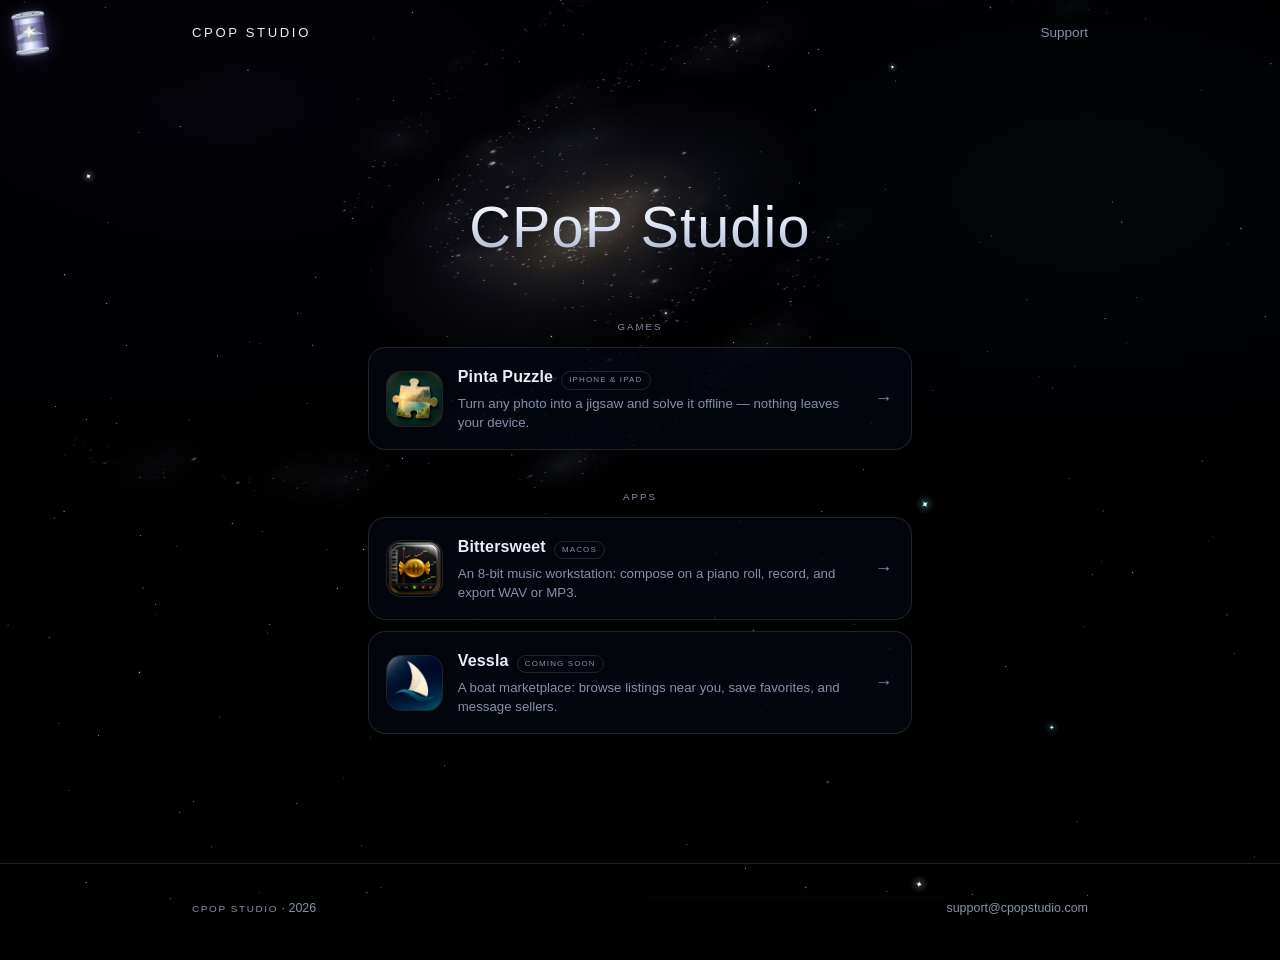
==== commit 5786db2d: "add bittersweet and update some ui elements" ====
--- a/index.html
+++ b/index.html
@@ -43,7 +43,8 @@
               <a href="apps/pinta-puzzle/index.html">
                 <img src="assets/apps/pinta-puzzle/icon.png" width="54" height="54" alt="">
                 <span class="app-copy">
-                  <span class="app-name">Pinta Puzzle</span>
+                  <span class="app-name">Pinta Puzzle <span class="app-tag">iPhone &amp; iPad</span></span>
+                  <span class="app-blurb">Turn any photo into a jigsaw and solve it offline — nothing leaves your device.</span>
                 </span>
                 <span class="app-arrow" aria-hidden="true">→</span>
               </a>
@@ -55,10 +56,21 @@
           <p class="home-apps-label">Apps</p>
           <ul class="apps-list">
             <li>
+              <a href="apps/bittersweet/index.html">
+                <img src="assets/apps/bittersweet/icon.png" width="54" height="54" alt="">
+                <span class="app-copy">
+                  <span class="app-name">Bittersweet <span class="app-tag">macOS</span></span>
+                  <span class="app-blurb">An 8-bit music workstation: compose on a piano roll, record, and export WAV or MP3.</span>
+                </span>
+                <span class="app-arrow" aria-hidden="true">→</span>
+              </a>
+            </li>
+            <li>
               <a href="apps/vessla/index.html">
                 <img src="assets/apps/vessla/icon.png" width="54" height="54" alt="">
                 <span class="app-copy">
-                  <span class="app-name">Vessla</span>
+                  <span class="app-name">Vessla <span class="app-tag">Coming soon</span></span>
+                  <span class="app-blurb">A boat marketplace: browse listings near you, save favorites, and message sellers.</span>
                 </span>
                 <span class="app-arrow" aria-hidden="true">→</span>
               </a>
--- a/styles.css
+++ b/styles.css
@@ -241,6 +241,8 @@
   letter-spacing: 0.02em;
   white-space: nowrap;
   color: var(--ink);
+  /* Keeps the wordmark crisp where it sits on the galaxy's nucleus. */
+  filter: drop-shadow(0 0 14px rgba(2, 3, 10, 0.75));
 }
 
 /* Brushed-metal wordmark: one plain vertical silver, no colour bands */
@@ -254,19 +256,13 @@
   -webkit-text-fill-color: transparent;
 }
 
+/* One column: every app is a full-width row, grouped under its heading */
 .home-catalog {
   display: grid;
-  gap: 1.5rem;
-  width: min(100%, 44rem);
+  gap: 1.75rem;
+  width: min(100%, 34rem);
   margin-inline: auto;
   animation: settle 0.75s cubic-bezier(0.22, 1, 0.36, 1) 0.08s both;
-}
-
-@media (min-width: 760px) {
-  .home-catalog {
-    grid-template-columns: 1fr 1fr;
-    align-items: start;
-  }
 }
 
 .home-apps {
@@ -342,18 +338,41 @@
 .app-copy {
   display: flex;
   flex-direction: column;
-  gap: 0.1rem;
+  gap: 0.25rem;
   min-width: 0;
 }
 
 .app-name {
+  display: flex;
+  align-items: baseline;
+  flex-wrap: wrap;
+  gap: 0.5rem;
   font-family: var(--font-body);
   font-size: 1rem;
   font-weight: 600;
   letter-spacing: 0.01em;
 }
 
-.app-blurb,
+/* Platform / status marker beside the app name */
+.app-tag {
+  padding: 0.12rem 0.45rem;
+  border: 1px solid var(--line);
+  border-radius: 999px;
+  color: var(--muted);
+  font-family: var(--font-display);
+  font-size: 0.5rem;
+  font-weight: 400;
+  letter-spacing: 0.14em;
+  text-transform: uppercase;
+  white-space: nowrap;
+}
+
+.app-blurb {
+  color: var(--muted);
+  font-size: 0.83rem;
+  line-height: 1.45;
+}
+
 .app-index {
   display: none;
 }
@@ -388,7 +407,7 @@
   flex-direction: column;
   align-items: center;
   text-align: center;
-  gap: 1.25rem;
+  gap: 1.15rem;
 }
 
 .app-hero-icon {
@@ -413,10 +432,58 @@
 
 .app-hero .lede {
   margin: 0;
-  max-width: 26rem;
+  max-width: 30rem;
   color: var(--muted);
   font-size: 1rem;
   line-height: 1.6;
+}
+
+/* Title block: app name with its platform line tucked underneath */
+.app-title {
+  display: flex;
+  flex-direction: column;
+  align-items: center;
+  gap: 0.5rem;
+  width: 100%;
+}
+
+.app-platform {
+  margin: 0;
+  color: var(--muted);
+  font-family: var(--font-display);
+  font-size: 0.58rem;
+  font-weight: 400;
+  letter-spacing: 0.2em;
+  text-transform: uppercase;
+}
+
+/* Holds whichever call to action an app has: badge, download, or coming soon */
+.app-cta {
+  display: flex;
+  flex-wrap: wrap;
+  justify-content: center;
+  align-items: center;
+  gap: 0.6rem;
+  min-height: 3.35rem;
+}
+
+.app-hero .note {
+  margin: -0.55rem 0 0;
+  max-width: 30rem;
+}
+
+.button.is-disabled {
+  color: var(--muted);
+  border-color: var(--line);
+  background: var(--panel);
+  cursor: default;
+}
+
+.button.is-disabled:hover {
+  transform: none;
+  border-color: var(--line);
+  color: var(--muted);
+  background: var(--panel);
 }
 
 .app-store-badge-link {
@@ -496,11 +563,13 @@
   margin: 1.25rem 0 2rem;
 }
 
+/* A grid rather than wrapping flex, so the row breaks the same way on every
+   app page regardless of how long each label happens to be */
 .facts {
-  display: flex;
-  flex-wrap: wrap;
-  justify-content: center;
-  gap: 1.5rem 2.5rem;
+  display: grid;
+  grid-template-columns: repeat(auto-fit, minmax(11.5rem, 1fr));
+  justify-items: start;
+  gap: 1.4rem 1.75rem;
   margin: 0 0 2rem;
   padding: 1.5rem 0 0;
   list-style: none;
@@ -685,6 +754,212 @@
   color: var(--muted);
 }
 
+/* Release notes */
+.releases {
+  padding: 0 0 3.5rem;
+  scroll-margin-top: 1.5rem;
+}
+
+.releases-head h2 {
+  margin: 0 0 0.35rem;
+  font-family: var(--font-display);
+  font-size: clamp(0.95rem, 2.6vw, 1.25rem);
+  font-weight: 400;
+  letter-spacing: 0.06em;
+  text-transform: uppercase;
+}
+
+.releases-head .note {
+  margin: 0 0 1.4rem;
+  max-width: 34rem;
+}
+
+/* Long changelogs must scroll inside the table, never the page */
+.releases-table-wrap {
+  overflow-x: auto;
+  border: 1px solid var(--line);
+  border-radius: 1.1rem;
+  background: var(--panel);
+  backdrop-filter: blur(12px);
+}
+
+.releases-table {
+  width: 100%;
+  min-width: 40rem;
+  border-collapse: collapse;
+  font-size: 0.88rem;
+  text-align: left;
+}
+
+.releases-table th,
+.releases-table td {
+  padding: 1rem 1.15rem;
+  vertical-align: top;
+}
+
+.releases-table thead th {
+  color: var(--muted);
+  font-family: var(--font-display);
+  font-size: 0.58rem;
+  font-weight: 400;
+  letter-spacing: 0.18em;
+  text-transform: uppercase;
+  white-space: nowrap;
+  border-bottom: 1px solid var(--line);
+}
+
+.releases-table tbody tr + tr {
+  border-top: 1px solid var(--line);
+}
+
+.release-version {
+  width: 9rem;
+  color: var(--ink);
+  font-weight: 600;
+  white-space: nowrap;
+}
+
+.release-platform {
+  display: block;
+  margin-top: 0.2rem;
+  color: var(--muted);
+  font-size: 0.74rem;
+  font-weight: 400;
+}
+
+.release-date {
+  width: 8rem;
+  color: var(--muted);
+  white-space: nowrap;
+}
+
+.release-body {
+  color: var(--muted);
+  line-height: 1.6;
+}
+
+.release-body h3 {
+  margin: 0 0 0.35rem;
+  color: var(--ink);
+  font-size: 0.88rem;
+  font-weight: 600;
+}
+
+.release-body p,
+.release-body ul {
+  margin: 0 0 0.5rem;
+}
+
+.release-body ul {
+  padding-left: 1.05rem;
+}
+
+.release-body li + li {
+  margin-top: 0.2rem;
+}
+
+.release-body :last-child {
+  margin-bottom: 0;
+}
+
+.release-body code,
+.prose code {
+  padding: 0.08em 0.35em;
+  border-radius: 0.35rem;
+  background: rgba(255, 255, 255, 0.07);
+  font-family: ui-monospace, "SF Mono", Menlo, monospace;
+  font-size: 0.86em;
+}
+
+.release-links {
+  width: 8.5rem;
+  white-space: nowrap;
+}
+
+.release-links a {
+  display: inline-block;
+  margin: 0 0.6rem 0.3rem 0;
+  color: var(--pop);
+  font-size: 0.82rem;
+  text-decoration: none;
+}
+
+.release-links a:hover {
+  color: var(--pop-soft);
+  text-decoration: underline;
+}
+
+/* Stands in for the table when an app publishes its notes on its own site */
+.releases-elsewhere {
+  padding: 1.6rem 1.5rem;
+  border: 1px solid var(--line);
+  border-radius: 1.1rem;
+  background: var(--panel);
+  backdrop-filter: blur(12px);
+  text-align: center;
+}
+
+.releases-elsewhere p {
+  margin: 0 auto 1.1rem;
+  max-width: 32rem;
+  color: var(--muted);
+  font-size: 0.9rem;
+  line-height: 1.6;
+}
+
+.releases-empty {
+  color: var(--muted);
+}
+
+.releases-empty a {
+  color: var(--pop);
+}
+
+.pill {
+  display: inline-block;
+  margin-left: 0.35rem;
+  padding: 0.1rem 0.45rem;
+  border: 1px solid var(--line-bright);
+  border-radius: 999px;
+  color: var(--muted);
+  font-family: var(--font-display);
+  font-size: 0.52rem;
+  font-weight: 400;
+  letter-spacing: 0.14em;
+  text-transform: uppercase;
+  vertical-align: 0.12em;
+}
+
+.releases-pager {
+  display: flex;
+  align-items: center;
+  justify-content: center;
+  gap: 1rem;
+  margin-top: 1.2rem;
+}
+
+/* `display` here would otherwise beat the hidden attribute */
+.releases-pager[hidden] {
+  display: none;
+}
+
+.releases-pager .note {
+  margin: 0;
+}
+
+.releases-pager button {
+  cursor: pointer;
+  font-family: inherit;
+}
+
+.releases-pager button:disabled {
+  opacity: 0.4;
+  cursor: default;
+  transform: none;
+  border-color: var(--line);
+  background: var(--panel);
+}
+
 .site-footer {
   margin-top: auto;
   padding: 1.35rem 0 1.85rem;
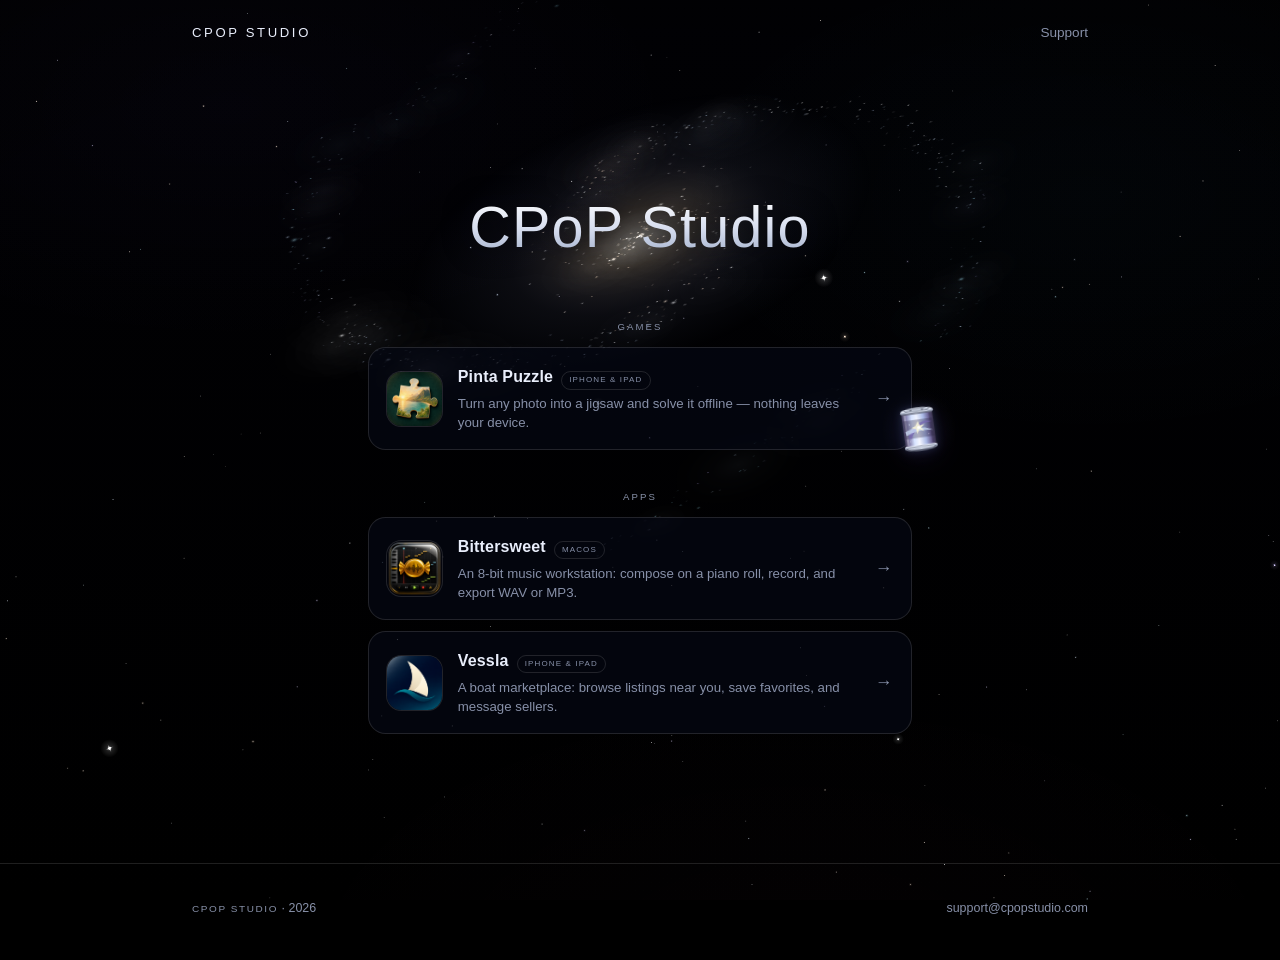
==== commit b3802dae: "Mark Vessla as live on the App Store. Replace the coming-soon CTA, unpublished note, and homepage ta" ====
--- a/index.html
+++ b/index.html
@@ -69,7 +69,7 @@
               <a href="apps/vessla/index.html">
                 <img src="assets/apps/vessla/icon.png" width="54" height="54" alt="">
                 <span class="app-copy">
-                  <span class="app-name">Vessla <span class="app-tag">Coming soon</span></span>
+                  <span class="app-name">Vessla <span class="app-tag">iPhone &amp; iPad</span></span>
                   <span class="app-blurb">A boat marketplace: browse listings near you, save favorites, and message sellers.</span>
                 </span>
                 <span class="app-arrow" aria-hidden="true">→</span>
--- a/styles.css
+++ b/styles.css
@@ -472,6 +472,49 @@
   max-width: 30rem;
 }
 
+/* Auth redirect landing (email confirmation / recovery) */
+.auth-stage {
+  flex: 1;
+  display: flex;
+  align-items: center;
+  padding: 1.5rem 0 3rem;
+}
+
+.auth-stage .app-hero {
+  width: 100%;
+  padding: 1.5rem 0 0;
+  animation: settle 0.75s cubic-bezier(0.22, 1, 0.36, 1) both;
+}
+
+.auth-stage .app-hero h1 {
+  white-space: normal;
+}
+
+.auth-icon-wrap {
+  position: relative;
+}
+
+.auth-icon-badge {
+  position: absolute;
+  right: -0.35rem;
+  bottom: -0.35rem;
+  display: grid;
+  place-items: center;
+  width: 2rem;
+  height: 2rem;
+  border-radius: 50%;
+  background: #e6ecfb;
+  color: var(--pop-ink);
+  box-shadow:
+    0 0 0 3px var(--bg-deep),
+    0 6px 16px rgba(4, 8, 22, 0.45);
+}
+
+.auth-icon-badge svg {
+  width: 1.05rem;
+  height: 1.05rem;
+}
+
 .button.is-disabled {
   color: var(--muted);
   border-color: var(--line);
@@ -995,7 +1038,8 @@
 @media (prefers-reduced-motion: reduce) {
   .home-brand,
   .home-catalog,
-  .home-apps {
+  .home-apps,
+  .auth-stage .app-hero {
     animation: none;
   }
 
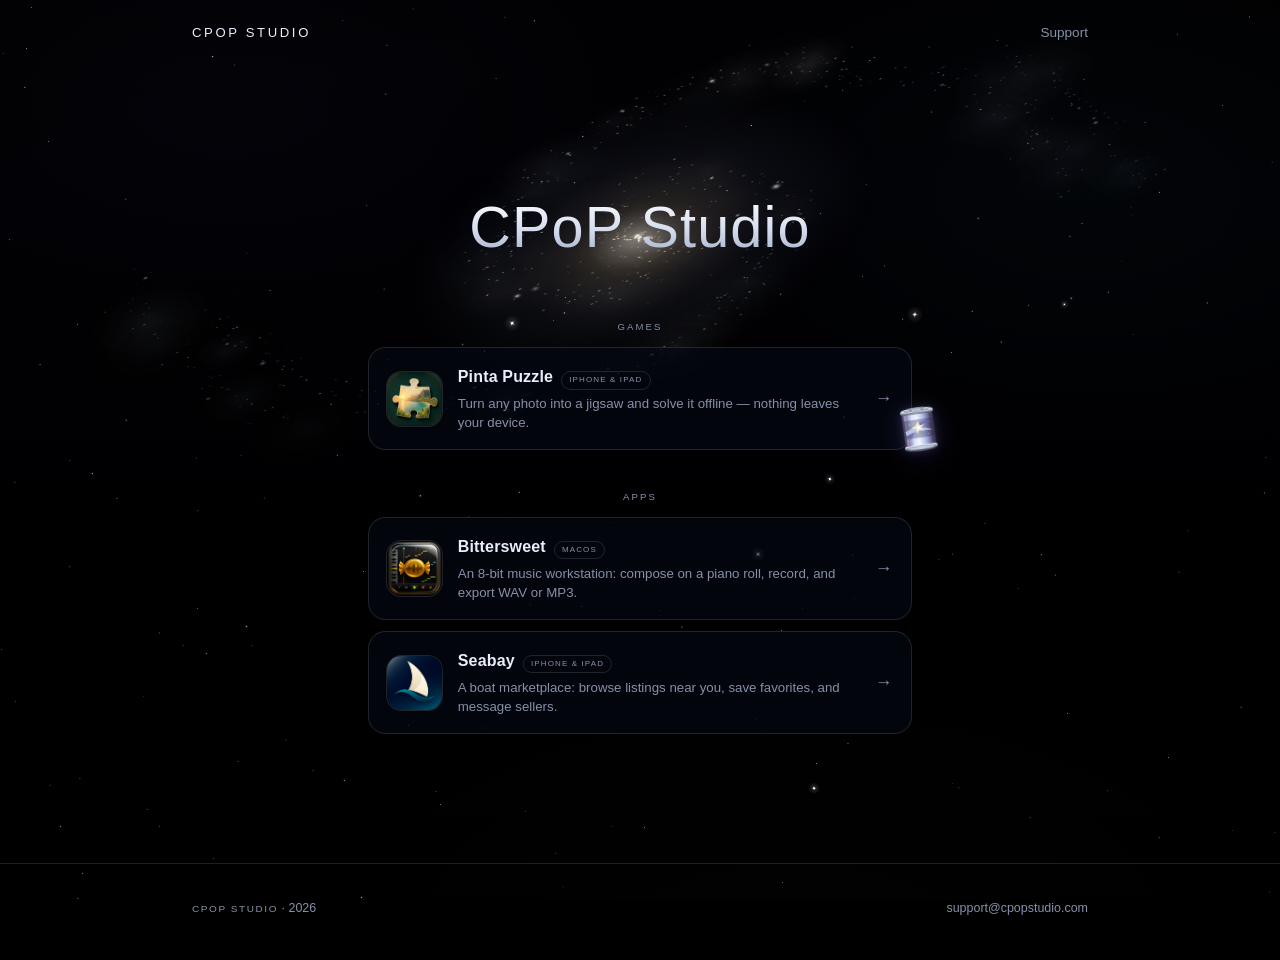
==== commit 3b9616f4: "Rename Vessla app pages to Seabay at /apps/seabay Move the boat marketplace pages and icon to /apps/" ====
--- a/index.html
+++ b/index.html
@@ -66,10 +66,10 @@
               </a>
             </li>
             <li>
-              <a href="apps/vessla/index.html">
-                <img src="assets/apps/vessla/icon.png" width="54" height="54" alt="">
+              <a href="apps/seabay/index.html">
+                <img src="assets/apps/seabay/icon.png" width="54" height="54" alt="">
                 <span class="app-copy">
-                  <span class="app-name">Vessla <span class="app-tag">iPhone &amp; iPad</span></span>
+                  <span class="app-name">Seabay <span class="app-tag">iPhone &amp; iPad</span></span>
                   <span class="app-blurb">A boat marketplace: browse listings near you, save favorites, and message sellers.</span>
                 </span>
                 <span class="app-arrow" aria-hidden="true">→</span>
